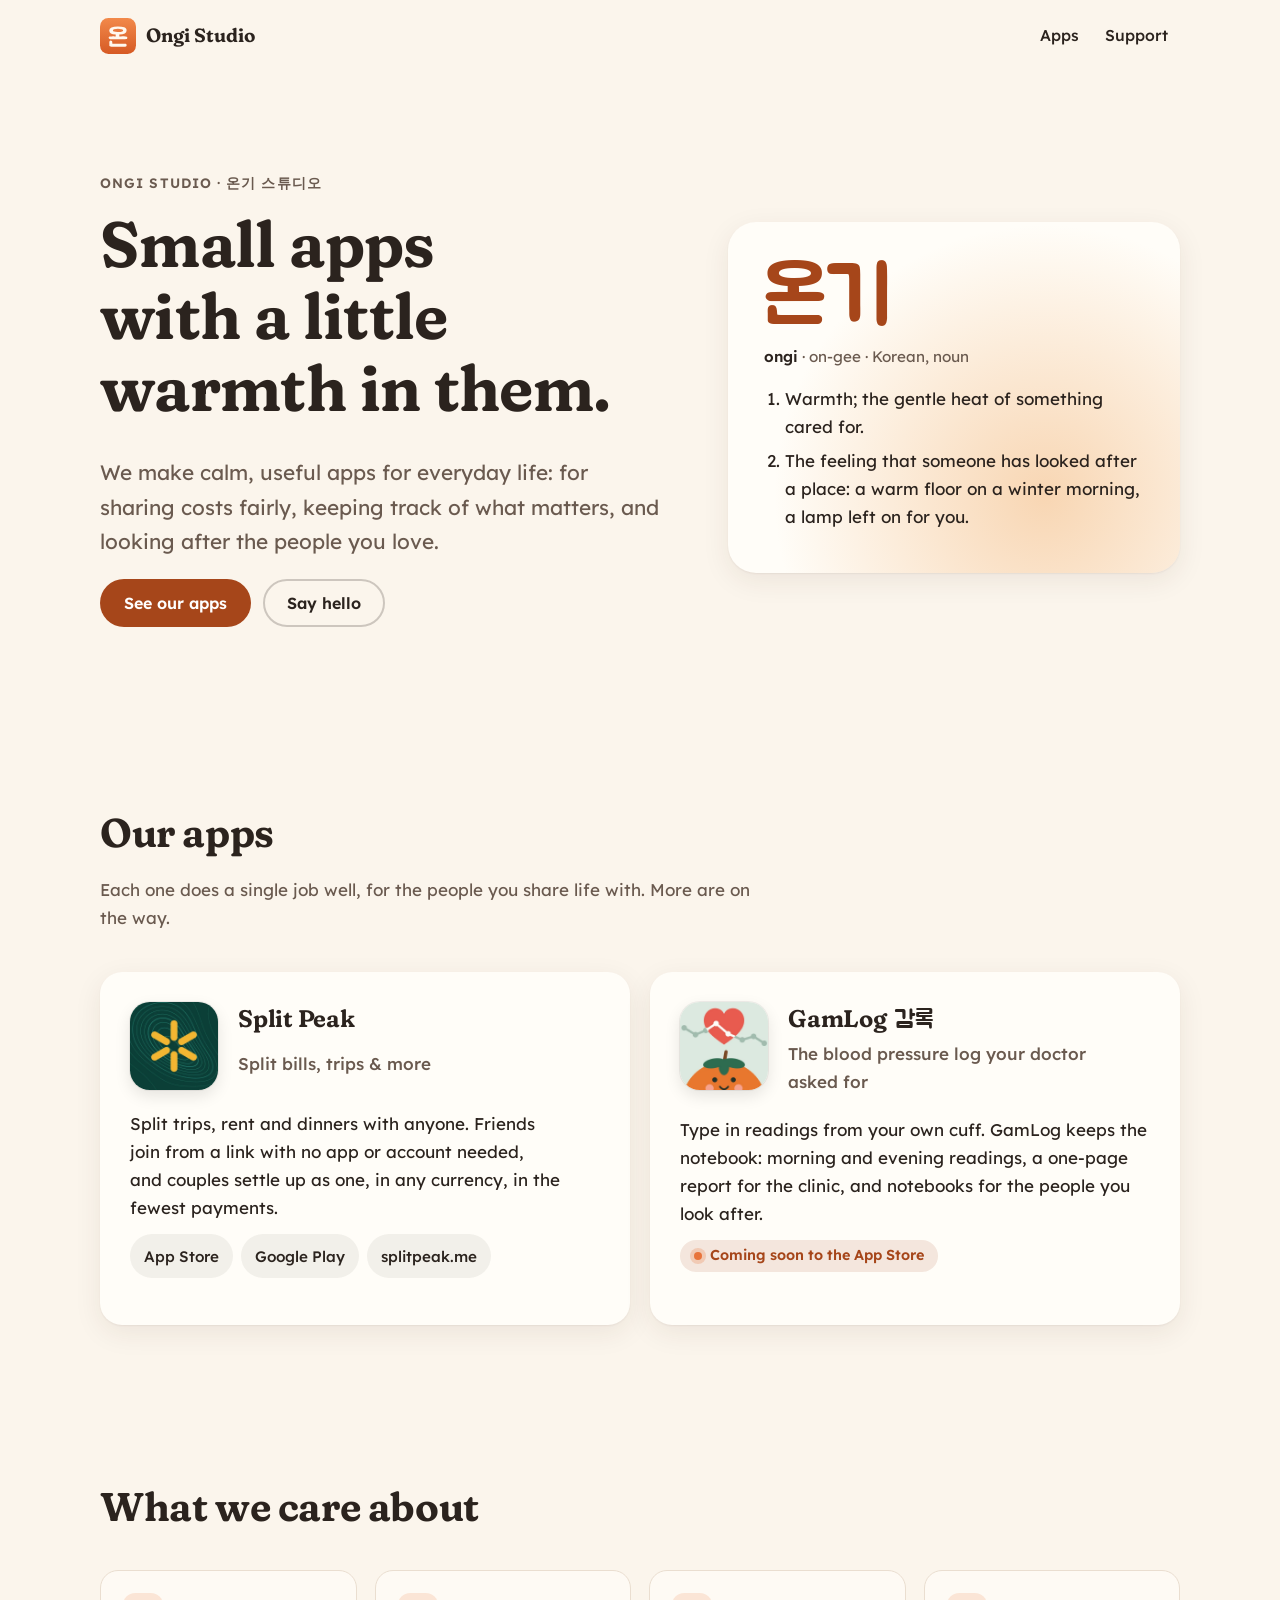
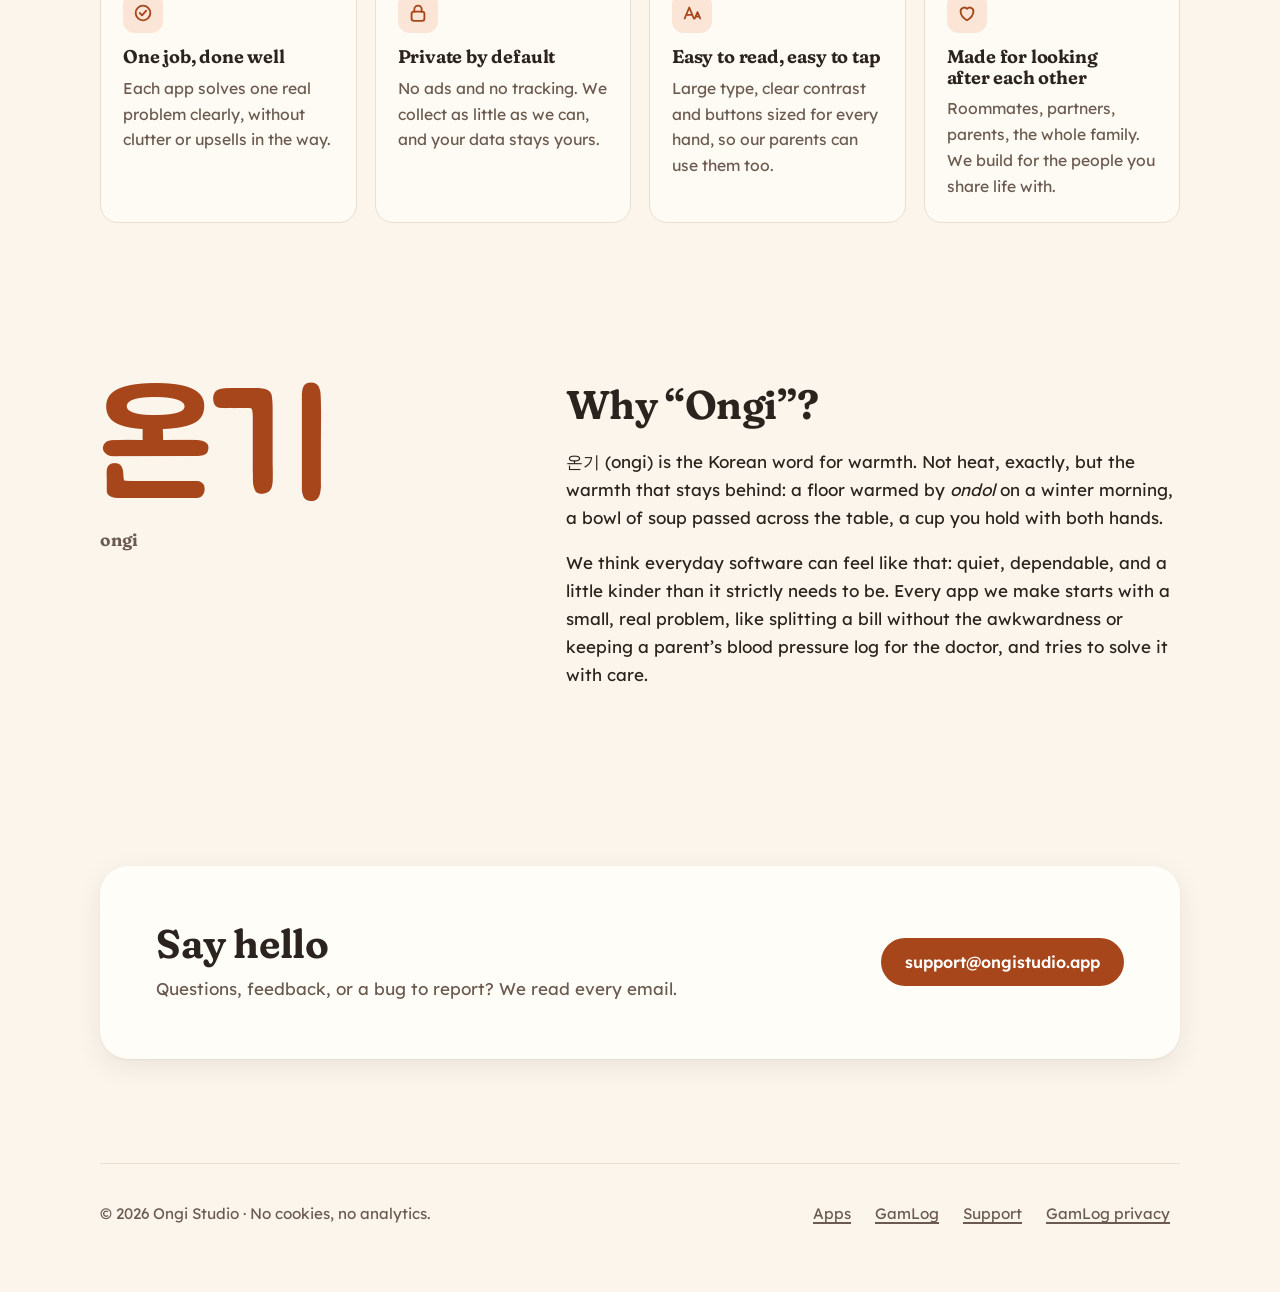
==== index.html @ 97f69279 "feat: Ongi Studio site with GamLog page, privacy policy and support Static site for ongistudio.app, " ====
<!doctype html>
<html lang="en">
<head>
<meta charset="utf-8">
<meta name="viewport" content="width=device-width, initial-scale=1, viewport-fit=cover">
<title>Ongi Studio — small apps with a little warmth</title>
<meta name="description" content="Ongi Studio makes calm, useful apps for everyday life: Split Peak for sharing costs fairly, and GamLog, the blood pressure log your doctor asked for.">
<link rel="canonical" href="https://ongistudio.app/">
<link rel="icon" href="/assets/img/mark.svg" type="image/svg+xml">
<link rel="apple-touch-icon" href="/assets/img/apple-touch-icon.png">
<meta name="theme-color" content="#fbf5ec" media="(prefers-color-scheme: light)">
<meta name="theme-color" content="#17120f" media="(prefers-color-scheme: dark)">
<meta property="og:type" content="website">
<meta property="og:site_name" content="Ongi Studio">
<meta property="og:title" content="Ongi Studio — small apps with a little warmth">
<meta property="og:description" content="Calm, useful apps for everyday life, made with 온기 (ongi): warmth.">
<meta property="og:url" content="https://ongistudio.app/">
<meta property="og:image" content="https://ongistudio.app/assets/img/og/studio.png">
<meta name="twitter:card" content="summary_large_image">
<link rel="preload" href="/assets/fonts/fraunces-soft-semibold.woff2" as="font" type="font/woff2" crossorigin>
<link rel="stylesheet" href="/assets/css/site.css">
</head>
<body>
<a class="skip" href="#main">Skip to content</a>
<header class="site-header">
  <div class="wrap">
    <a class="brand" href="/" aria-label="Ongi Studio home"><img src="/assets/img/mark.svg" alt="" width="36" height="36"><span class="brand-name">Ongi Studio</span></a>
    <nav aria-label="Main"><ul class="nav">
      <li><a href="/#apps">Apps</a></li>
      <li><a href="/support/">Support</a></li>
    </ul></nav>
  </div>
</header>

<main id="main">
  <section class="hero">
    <div class="wrap">
      <div>
        <span class="eyebrow">Ongi Studio · <span lang="ko">온기 스튜디오</span></span>
        <h1>Small apps with a little warmth in them.</h1>
        <p class="lede">We make calm, useful apps for everyday life: for sharing costs fairly, keeping track of what matters, and looking after the people you love.</p>
        <div class="btn-row">
          <a class="btn btn-primary" href="#apps">See our apps</a>
          <a class="btn btn-quiet" href="mailto:support@ongistudio.app">Say hello</a>
        </div>
      </div>
      <aside class="word-card" aria-label="What ongi means">
        <p class="word" lang="ko">온기</p>
        <p class="say"><i>ongi</i> · on-gee · Korean, noun</p>
        <ol>
          <li>Warmth; the gentle heat of something cared for.</li>
          <li>The feeling that someone has looked after a place: a warm floor on a winter morning, a lamp left on for you.</li>
        </ol>
      </aside>
    </div>
  </section>

  <section class="section" id="apps" aria-labelledby="apps-title">
    <div class="wrap">
      <div class="section-head">
        <h2 id="apps-title">Our apps</h2>
        <p>Each one does a single job well, for the people you share life with. More are on the way.</p>
      </div>
      <div class="apps">
        <article class="app-card">
          <img class="icon" src="/assets/img/apps/splitpeak.webp" alt="" width="88" height="88">
          <h3><a href="https://www.splitpeak.me/">Split Peak</a></h3>
          <p class="tagline">Split bills, trips &amp; more</p>
          <p class="body">Split trips, rent and dinners with anyone. Friends join from a link with no app or account needed, and couples settle up as one, in any currency, in the fewest payments.</p>
          <p class="meta">
            <a href="https://apps.apple.com/us/app/split-peak-expense-splitter/id6786474883">App Store</a>
            <a href="https://play.google.com/store/apps/details?id=me.splitpeak.app">Google Play</a>
            <a href="https://www.splitpeak.me/">splitpeak.me</a>
          </p>
        </article>
        <article class="app-card">
          <img class="icon" src="/assets/img/apps/gamlog.webp" alt="" width="88" height="88">
          <h3><a href="/gamlog/">GamLog <span class="ko" lang="ko">감록</span></a></h3>
          <p class="tagline">The blood pressure log your doctor asked for</p>
          <p class="body">Type in readings from your own cuff. GamLog keeps the notebook: morning and evening readings, a one-page report for the clinic, and notebooks for the people you look after.</p>
          <p class="meta"><span class="pill"><span class="dot" aria-hidden="true"></span>Coming soon to the App Store</span></p>
        </article>
      </div>
    </div>
  </section>

  <section class="section-tight" aria-labelledby="values-title">
    <div class="wrap">
      <div class="section-head">
        <h2 id="values-title">What we care about</h2>
      </div>
      <ul class="values">
        <li>
          <span class="glyph" aria-hidden="true"><svg viewBox="0 0 24 24" fill="none" stroke-width="2" stroke-linecap="round" stroke-linejoin="round"><circle cx="12" cy="12" r="8"/><path d="m8.5 12 2.5 2.5 4.5-5"/></svg></span>
          <h3>One job, done well</h3>
          <p>Each app solves one real problem clearly, without clutter or upsells in the way.</p>
        </li>
        <li>
          <span class="glyph" aria-hidden="true"><svg viewBox="0 0 24 24" fill="none" stroke-width="2" stroke-linecap="round" stroke-linejoin="round"><rect x="5" y="10.5" width="14" height="10" rx="2.5"/><path d="M8 10.5V8a4 4 0 0 1 8 0v2.5"/></svg></span>
          <h3>Private by default</h3>
          <p>No ads and no tracking. We collect as little as we can, and your data stays yours.</p>
        </li>
        <li>
          <span class="glyph" aria-hidden="true"><svg viewBox="0 0 24 24" fill="none" stroke-width="2" stroke-linecap="round" stroke-linejoin="round"><path d="M4 18 9 6l5 12M5.8 14h6.4"/><path d="M15 18l3-7 3 7M15.9 16h4.2"/></svg></span>
          <h3>Easy to read, easy to tap</h3>
          <p>Large type, clear contrast and buttons sized for every hand, so our parents can use them too.</p>
        </li>
        <li>
          <span class="glyph" aria-hidden="true"><svg viewBox="0 0 24 24" fill="none" stroke-width="2" stroke-linecap="round" stroke-linejoin="round"><path d="M12 20s-7-4.4-7-10a4 4 0 0 1 7-2.6A4 4 0 0 1 19 10c0 5.6-7 10-7 10Z"/></svg></span>
          <h3>Made for looking after each other</h3>
          <p>Roommates, partners, parents, the whole family. We build for the people you share life with.</p>
        </li>
      </ul>
    </div>
  </section>

  <section class="section" aria-labelledby="name-title">
    <div class="wrap story">
      <p class="big" lang="ko" aria-hidden="true">온기<small>ongi</small></p>
      <div>
        <h2 id="name-title">Why “Ongi”?</h2>
        <p><span lang="ko">온기</span> (ongi) is the Korean word for warmth. Not heat, exactly, but the warmth that stays behind: a floor warmed by <i>ondol</i> on a winter morning, a bowl of soup passed across the table, a cup you hold with both hands.</p>
        <p>We think everyday software can feel like that: quiet, dependable, and a little kinder than it strictly needs to be. Every app we make starts with a small, real problem, like splitting a bill without the awkwardness or keeping a parent’s blood pressure log for the doctor, and tries to solve it with care.</p>
      </div>
    </div>
  </section>

  <section class="section-tight" aria-labelledby="contact-title">
    <div class="wrap band">
      <div>
        <h2 id="contact-title">Say hello</h2>
        <p>Questions, feedback, or a bug to report? We read every email.</p>
      </div>
      <a class="btn btn-primary mail" href="mailto:support@ongistudio.app">support@ongistudio.app</a>
    </div>
  </section>
</main>

<footer class="site-footer">
  <div class="wrap">
    <p>© 2026 Ongi Studio · No cookies, no analytics.</p>
    <ul>
      <li><a href="/#apps">Apps</a></li>
      <li><a href="/gamlog/">GamLog</a></li>
      <li><a href="/support/">Support</a></li>
      <li><a href="/gamlog/privacy/">GamLog privacy</a></li>
    </ul>
  </div>
</footer>
</body>
</html>
---- assets/css/site.css ----
/* Ongi Studio — one stylesheet for every page.
   Tokens live in :root (studio) and .theme-gamlog (GamLog's own palette, copied from
   bp-log/GamLog/Resources/Assets.xcassets/Colors). tests/test_site.py checks every
   text pair listed in CONTRAST below against WCAG AA in light and dark.
   CONTRAST: ink/ground ink/paper muted/ground muted/paper accent/ground accent/paper on-accent/accent */

@font-face {
  font-family: "Fraunces Soft";
  src: url("/assets/fonts/fraunces-soft-semibold.woff2") format("woff2");
  font-weight: 600 700;
  font-display: swap;
}
@font-face {
  font-family: "Lexend";
  src: url("/assets/fonts/lexend-variable.woff2") format("woff2");
  font-weight: 100 900;
  font-display: swap;
}
@font-face {
  /* Subset to the Hangul on this site by scripts/build_fonts.py. */
  font-family: "Jua";
  src: url("/assets/fonts/jua-subset.woff2") format("woff2");
  font-weight: 400;
  font-display: swap;
}

:root {
  --ground: #fbf5ec;
  --paper: #fffdf8;
  --ink: #2b231e;
  --muted: #6a5a4f;
  --line: #eaded0;
  --accent: #a6461a;
  --on-accent: #ffffff;
  --ember: #e8743b;   /* decorative only */
  --glow: #f8d6b3;    /* decorative only */
  --shadow: 0 1px 2px rgb(60 35 20 / 6%), 0 8px 28px rgb(60 35 20 / 8%);

  --display: "Fraunces Soft", "Jua", ui-serif, Georgia, serif;
  --display-ko: "Jua", "Fraunces Soft", system-ui, sans-serif;
  --text: "Lexend", "Apple SD Gothic Neo", "Pretendard", "Noto Sans KR", "Malgun Gothic", system-ui, sans-serif;
  --text-ko: "Apple SD Gothic Neo", "Pretendard", "Noto Sans KR", "Malgun Gothic", "Lexend", system-ui, sans-serif;

  --radius: 22px;
  --wrap: 1080px;
  --gutter: clamp(18px, 5vw, 40px);
  color-scheme: light dark;
}

@media (prefers-color-scheme: dark) {
  :root {
    --ground: #17120f;
    --paper: #221b16;
    --ink: #f5ece3;
    --muted: #c4b3a5;
    --line: #3b3029;
    --accent: #f2a672;
    --on-accent: #2a160a;
    --ember: #e8743b;
    --glow: #4a2c1c;
    --shadow: 0 1px 2px rgb(0 0 0 / 30%), 0 8px 28px rgb(0 0 0 / 30%);
  }
}

.theme-gamlog {
  --ground: #dce8e0;
  --paper: #fffdf8;
  --ink: #22302a;
  --muted: #4b6457;
  --line: #c9d8cd;
  --accent: #a14817;
  --on-accent: #ffffff;
  --ember: #e56f2a;   /* persimmon */
  --glow: #fffdf8;
  --leaf: #2f6b50;    /* decorative only */
}
@media (prefers-color-scheme: dark) {
  .theme-gamlog {
    --ground: #131b17;
    --paper: #1d2722;
    --ink: #eef3ef;
    --muted: #a9bdb0;
    --line: #34443b;
    --accent: #f0a06c;
    --on-accent: #22150c;
    --ember: #e9824a;
    --glow: #3a4d42;
    --leaf: #5f9c7e;
  }
}

*, *::before, *::after { box-sizing: border-box; }
html { -webkit-text-size-adjust: 100%; text-size-adjust: 100%; scroll-behavior: smooth; }
@media (prefers-reduced-motion: reduce) { html { scroll-behavior: auto; } }
body {
  margin: 0;
  background: var(--ground);
  color: var(--ink);
  font: 400 1.0625rem/1.65 var(--text);
  -webkit-font-smoothing: antialiased;
}
:lang(ko) body, body:lang(ko) { font-family: var(--text-ko); word-break: keep-all; }
img { max-width: 100%; height: auto; display: block; }
a { color: var(--accent); text-underline-offset: 0.18em; text-decoration-thickness: 1.5px; }
a:hover { text-decoration-thickness: 2.5px; }
:focus-visible { outline: 3px solid var(--accent); outline-offset: 3px; border-radius: 6px; }

h1, h2, h3 { font-family: var(--display); font-weight: 650; line-height: 1.12; letter-spacing: -0.01em; margin: 0 0 0.5em; text-wrap: balance; }
:lang(ko) h1, :lang(ko) h2, :lang(ko) h3, h1:lang(ko), h2:lang(ko), h3:lang(ko) { font-family: var(--display-ko); font-weight: 400; letter-spacing: 0; line-height: 1.25; }
h1 { font-size: clamp(2.2rem, 6.4vw, 4rem); }
h2 { font-size: clamp(1.7rem, 4.2vw, 2.5rem); }
h3 { font-size: 1.3rem; }
p { margin: 0 0 1em; text-wrap: pretty; }
.ko { font-family: var(--display-ko); font-weight: 400; letter-spacing: 0; }
h1 .ko, h2 .ko, h3 .ko { margin-left: 0.15em; }

.skip { position: absolute; left: -9999px; }
.skip:focus { left: 12px; top: 12px; z-index: 10; background: var(--paper); padding: 10px 14px; border-radius: 10px; }

.wrap { width: min(100% - 2 * var(--gutter), var(--wrap)); margin-inline: auto; }
.narrow { width: min(100% - 2 * var(--gutter), 720px); margin-inline: auto; }

/* Header */
.site-header { padding-block: 14px; }
.site-header .wrap { display: flex; align-items: center; justify-content: space-between; gap: 12px; }
.brand { display: inline-flex; align-items: center; gap: 10px; min-height: 44px; min-width: 44px; color: var(--ink); text-decoration: none; font-family: var(--display); font-weight: 650; font-size: 1.2rem; white-space: nowrap; }
.brand img, .brand svg { width: 36px; height: 36px; flex: none; }
.nav { display: flex; gap: 2px; margin: 0; padding: 0; list-style: none; }
.nav a { display: inline-flex; align-items: center; justify-content: center; min-height: 44px; min-width: 44px; white-space: nowrap; padding: 0 12px; border-radius: 999px; color: var(--ink); text-decoration: none; font-weight: 500; font-size: 0.98rem; }
.nav a:hover, .nav a[aria-current="page"] { background: color-mix(in srgb, var(--ink) 7%, transparent); }
@media (max-width: 380px) {
  .brand-name { font-size: 1.05rem; }
  .nav a { padding: 0 9px; font-size: 0.92rem; }
}
/* Pages with a language link have three nav items: on narrow phones the 온 tile
   stands in for the name (the link keeps its accessible name). */
@media (max-width: 420px) {
  .site-header:has(.lang-switch) .brand-name { display: none; }
}

/* Buttons */
.btn { display: inline-flex; align-items: center; justify-content: center; gap: 8px; min-height: 48px; padding: 0 22px; border-radius: 999px; font-weight: 600; font-size: 1rem; text-decoration: none; border: 2px solid transparent; transition: transform 0.15s ease; }
.btn:hover { transform: translateY(-1px); text-decoration: none; }
.btn-primary { background: var(--accent); color: var(--on-accent); }
.btn-quiet { border-color: color-mix(in srgb, var(--ink) 22%, transparent); color: var(--ink); }
.btn-row { display: flex; flex-wrap: wrap; gap: 12px; }
@media (prefers-reduced-motion: reduce) { .btn { transition: none; } .btn:hover { transform: none; } }

.eyebrow { display: inline-block; font-size: 0.85rem; font-weight: 600; letter-spacing: 0.08em; text-transform: uppercase; color: var(--muted); margin-bottom: 14px; }
.lede { font-size: clamp(1.1rem, 2.4vw, 1.3rem); color: var(--muted); max-width: 36em; }

/* Studio hero */
.hero { padding-block: clamp(32px, 8vw, 96px) clamp(40px, 8vw, 88px); }
.hero .wrap { display: grid; gap: clamp(32px, 6vw, 64px); align-items: center; grid-template-columns: minmax(0, 1.25fr) minmax(0, 1fr); }
@media (max-width: 820px) { .hero .wrap { grid-template-columns: 1fr; } }
.hero h1 { max-width: 12em; }

.word-card { position: relative; background: var(--paper); border-radius: 28px; padding: clamp(24px, 4vw, 36px); box-shadow: var(--shadow); overflow: hidden; isolation: isolate; }
.word-card::before { content: ""; position: absolute; inset: auto -30% -55% auto; width: 120%; aspect-ratio: 1; border-radius: 50%; background: radial-gradient(closest-side, var(--glow), transparent); z-index: -1; }
.word-card .word { font-family: var(--display-ko); font-size: clamp(3.4rem, 10vw, 5rem); line-height: 1; color: var(--accent); margin: 0 0 6px; }
.word-card .say { color: var(--muted); font-size: 0.95rem; margin-bottom: 16px; }
.word-card .say i { font-style: normal; color: var(--ink); font-weight: 600; }
.word-card ol { margin: 0; padding-left: 1.2em; }
.word-card li { margin-bottom: 6px; }

/* Sections */
.section { padding-block: clamp(48px, 8vw, 96px); }
.section-tight { padding-block: clamp(32px, 6vw, 64px); }
.section-head { margin-bottom: clamp(24px, 4vw, 40px); max-width: 40em; }
.section-head p { color: var(--muted); }

/* App cards */
.apps { display: grid; gap: 20px; grid-template-columns: repeat(auto-fit, minmax(min(100%, 420px), 1fr)); }
.app-card { position: relative; display: grid; grid-template-columns: auto 1fr; gap: 6px 20px; align-content: start; background: var(--paper); border-radius: var(--radius); padding: clamp(20px, 3.5vw, 30px); box-shadow: var(--shadow); }
.app-card .icon { grid-row: span 2; width: 88px; height: 88px; border-radius: 22.5%; box-shadow: 0 0 0 1px rgb(0 0 0 / 6%), 0 6px 16px rgb(0 0 0 / 10%); }
.app-card h3 { margin: 4px 0 0; font-size: 1.5rem; }
.app-card h3 a { color: var(--ink); text-decoration: none; }
.app-card h3 a::after { content: ""; position: absolute; inset: 0; border-radius: var(--radius); }
.app-card h3 a:focus-visible { outline: none; }
.app-card:has(h3 a:focus-visible) { outline: 3px solid var(--accent); outline-offset: 3px; }
.app-card .tagline { margin: 0; color: var(--muted); font-weight: 500; }
.app-card .body { grid-column: 1 / -1; margin: 14px 0 0; }
.app-card .meta { grid-column: 1 / -1; display: flex; flex-wrap: wrap; align-items: center; gap: 8px; margin-top: 6px; }
.app-card .meta a { position: relative; z-index: 1; display: inline-flex; align-items: center; min-height: 44px; padding: 0 14px; border-radius: 999px; background: color-mix(in srgb, var(--ink) 6%, transparent); color: var(--ink); text-decoration: none; font-weight: 500; font-size: 0.95rem; }
.app-card .meta a:hover { background: color-mix(in srgb, var(--ink) 11%, transparent); }
.app-card .go { grid-column: 1 / -1; margin-top: 10px; font-weight: 600; color: var(--accent); }
@media (max-width: 420px) {
  .app-card { grid-template-columns: 1fr; }
  .app-card .icon { grid-row: auto; width: 76px; height: 76px; margin-bottom: 8px; }
}

.pill { display: inline-flex; align-items: center; gap: 8px; min-height: 32px; padding: 4px 14px; border-radius: 999px; font-size: 0.9rem; font-weight: 600; background: color-mix(in srgb, var(--accent) 12%, transparent); color: var(--accent); }
.pill .dot { width: 8px; height: 8px; border-radius: 50%; background: var(--ember); box-shadow: 0 0 0 4px color-mix(in srgb, var(--ember) 25%, transparent); }

/* Values */
.values { display: grid; gap: 18px; grid-template-columns: repeat(auto-fit, minmax(min(100%, 230px), 1fr)); margin: 0; padding: 0; list-style: none; }
.values li { background: color-mix(in srgb, var(--paper) 70%, transparent); border: 1px solid var(--line); border-radius: 18px; padding: 22px; }
.values h3 { font-size: 1.15rem; margin-bottom: 8px; }
.values p { margin: 0; color: var(--muted); font-size: 0.98rem; }
.values .glyph { display: inline-grid; place-items: center; width: 40px; height: 40px; border-radius: 12px; background: color-mix(in srgb, var(--ember) 16%, transparent); margin-bottom: 14px; }
.values .glyph svg { width: 22px; height: 22px; stroke: var(--accent); }

/* Name story */
.story { display: grid; gap: clamp(24px, 5vw, 56px); grid-template-columns: minmax(0, 0.8fr) minmax(0, 1.2fr); align-items: start; }
@media (max-width: 760px) { .story { grid-template-columns: 1fr; } }
.story .big { font-family: var(--display-ko); font-size: clamp(5rem, 16vw, 9rem); line-height: 0.95; color: var(--accent); margin: 0; }
.story .big small { display: block; font-family: var(--display); font-size: 1.1rem; color: var(--muted); margin-top: 12px; }

/* Contact band */
.band { background: var(--paper); border-radius: 28px; padding: clamp(28px, 5vw, 56px); box-shadow: var(--shadow); display: grid; gap: 20px; grid-template-columns: minmax(0, 1fr) auto; align-items: center; }
@media (max-width: 720px) { .band { grid-template-columns: 1fr; } }
.band h2 { margin-bottom: 8px; }
.band p { margin: 0; color: var(--muted); }
.mail { overflow-wrap: anywhere; }

/* Footer */
.site-footer { padding-block: 40px 56px; color: var(--muted); font-size: 0.95rem; }
.site-footer .wrap { display: flex; flex-wrap: wrap; gap: 12px 28px; align-items: center; justify-content: space-between; border-top: 1px solid var(--line); padding-top: 28px; }
.site-footer ul { display: flex; flex-wrap: wrap; gap: 0 4px; margin: 0; padding: 0; list-style: none; }
.site-footer a { display: inline-flex; align-items: center; min-height: 44px; padding: 0 10px; color: var(--muted); }
.site-footer a:hover { color: var(--ink); }
.site-footer p { margin: 0; }

/* GamLog page */
.gl-hero { padding-block: clamp(24px, 6vw, 72px) clamp(32px, 6vw, 72px); }
.gl-hero .wrap { display: grid; gap: clamp(24px, 5vw, 56px); grid-template-columns: minmax(0, 1.3fr) minmax(0, 1fr); align-items: center; }
@media (max-width: 820px) { .gl-hero .wrap { grid-template-columns: 1fr; } }
.gl-id { display: flex; align-items: center; gap: 14px; margin-bottom: 22px; }
.gl-id img { width: 64px; height: 64px; border-radius: 22.5%; box-shadow: 0 0 0 1px rgb(0 0 0 / 6%), 0 6px 16px rgb(0 0 0 / 12%); }
.gl-id .name { font-family: var(--display); font-weight: 650; font-size: 1.5rem; line-height: 1.1; }
.gl-id .name .ko { display: block; font-size: 1.05rem; color: var(--muted); margin-top: 2px; }
.gl-hero h1 { margin-top: 18px; }
.gl-hero .note { font-size: 0.98rem; color: var(--muted); border-left: 3px solid var(--ember); padding: 2px 0 2px 14px; margin-top: 22px; max-width: 34em; }
.gl-art { position: relative; justify-self: center; width: min(100%, 380px); aspect-ratio: 1; display: grid; place-items: end center; }
.gl-art::before { content: ""; position: absolute; inset: 6% 6% 0; border-radius: 50%; background: radial-gradient(closest-side, var(--glow), transparent); }
.gl-art img { position: relative; width: 82%; }

.features { display: grid; gap: 18px; grid-template-columns: repeat(auto-fit, minmax(min(100%, 300px), 1fr)); margin: 0; padding: 0; list-style: none; }
.features li { background: var(--paper); border-radius: 20px; padding: 24px; box-shadow: var(--shadow); }
.features h3 { font-size: 1.2rem; margin-bottom: 8px; }
.features p { margin: 0; color: var(--muted); }

.shots { display: flex; gap: 16px; overflow-x: auto; scroll-snap-type: x mandatory; padding: 4px var(--gutter) 20px; margin-inline: calc(-1 * var(--gutter)); scrollbar-width: thin; }
.shots img { flex: none; width: min(62vw, 248px); border-radius: 22px; scroll-snap-align: center; box-shadow: var(--shadow); }
/* Wide screens: all five fit side by side, no sideways scrolling. */
@media (min-width: 1000px) {
  .shots { overflow: visible; margin-inline: 0; padding-inline: 0; }
  .shots img { flex: 1 1 0; width: auto; min-width: 0; }
}

.gami { display: grid; gap: clamp(20px, 5vw, 48px); grid-template-columns: auto minmax(0, 1fr); align-items: center; background: var(--paper); border-radius: 28px; padding: clamp(24px, 4vw, 44px); box-shadow: var(--shadow); }
.gami img { width: clamp(120px, 22vw, 200px); }
@media (max-width: 560px) { .gami { grid-template-columns: 1fr; text-align: left; } .gami img { width: 140px; } }
.gami p { color: var(--muted); }
.gami p:last-child { margin-bottom: 0; }

.lang-switch { font-weight: 600; }

/* Long-form text (privacy, support) */
.doc { padding-block: clamp(24px, 6vw, 64px) clamp(48px, 8vw, 96px); }
.doc h1 { font-size: clamp(2rem, 5.4vw, 3rem); }
.doc h2 { font-size: 1.45rem; margin-top: 1.8em; }
.doc h3 { font-size: 1.12rem; margin-top: 1.4em; margin-bottom: 0.35em; font-family: var(--text); font-weight: 600; }
.doc .updated { color: var(--muted); font-size: 0.95rem; }
.doc .card { background: var(--paper); border-radius: 20px; padding: clamp(20px, 4vw, 32px); box-shadow: var(--shadow); margin-block: 24px; }
.doc details { border-top: 1px solid var(--line); }
.doc details:last-of-type { border-bottom: 1px solid var(--line); }
.doc summary { display: flex; align-items: center; justify-content: space-between; gap: 12px; min-height: 52px; padding-block: 10px; cursor: pointer; font-weight: 600; list-style: none; }
.doc summary::-webkit-details-marker { display: none; }
.doc summary::after { content: "+"; font-size: 1.4rem; line-height: 1; color: var(--muted); flex: none; }
.doc details[open] summary::after { content: "−"; }
.doc details > div { padding-bottom: 14px; color: var(--muted); }
.doc details > div p:last-child { margin-bottom: 0; }

.not-found { min-height: 60vh; display: grid; place-items: center; text-align: center; padding-block: 64px; }
.not-found .btn-row { justify-content: center; }
.not-found .word { font-family: var(--display-ko); font-size: 4rem; color: var(--accent); margin: 0; }
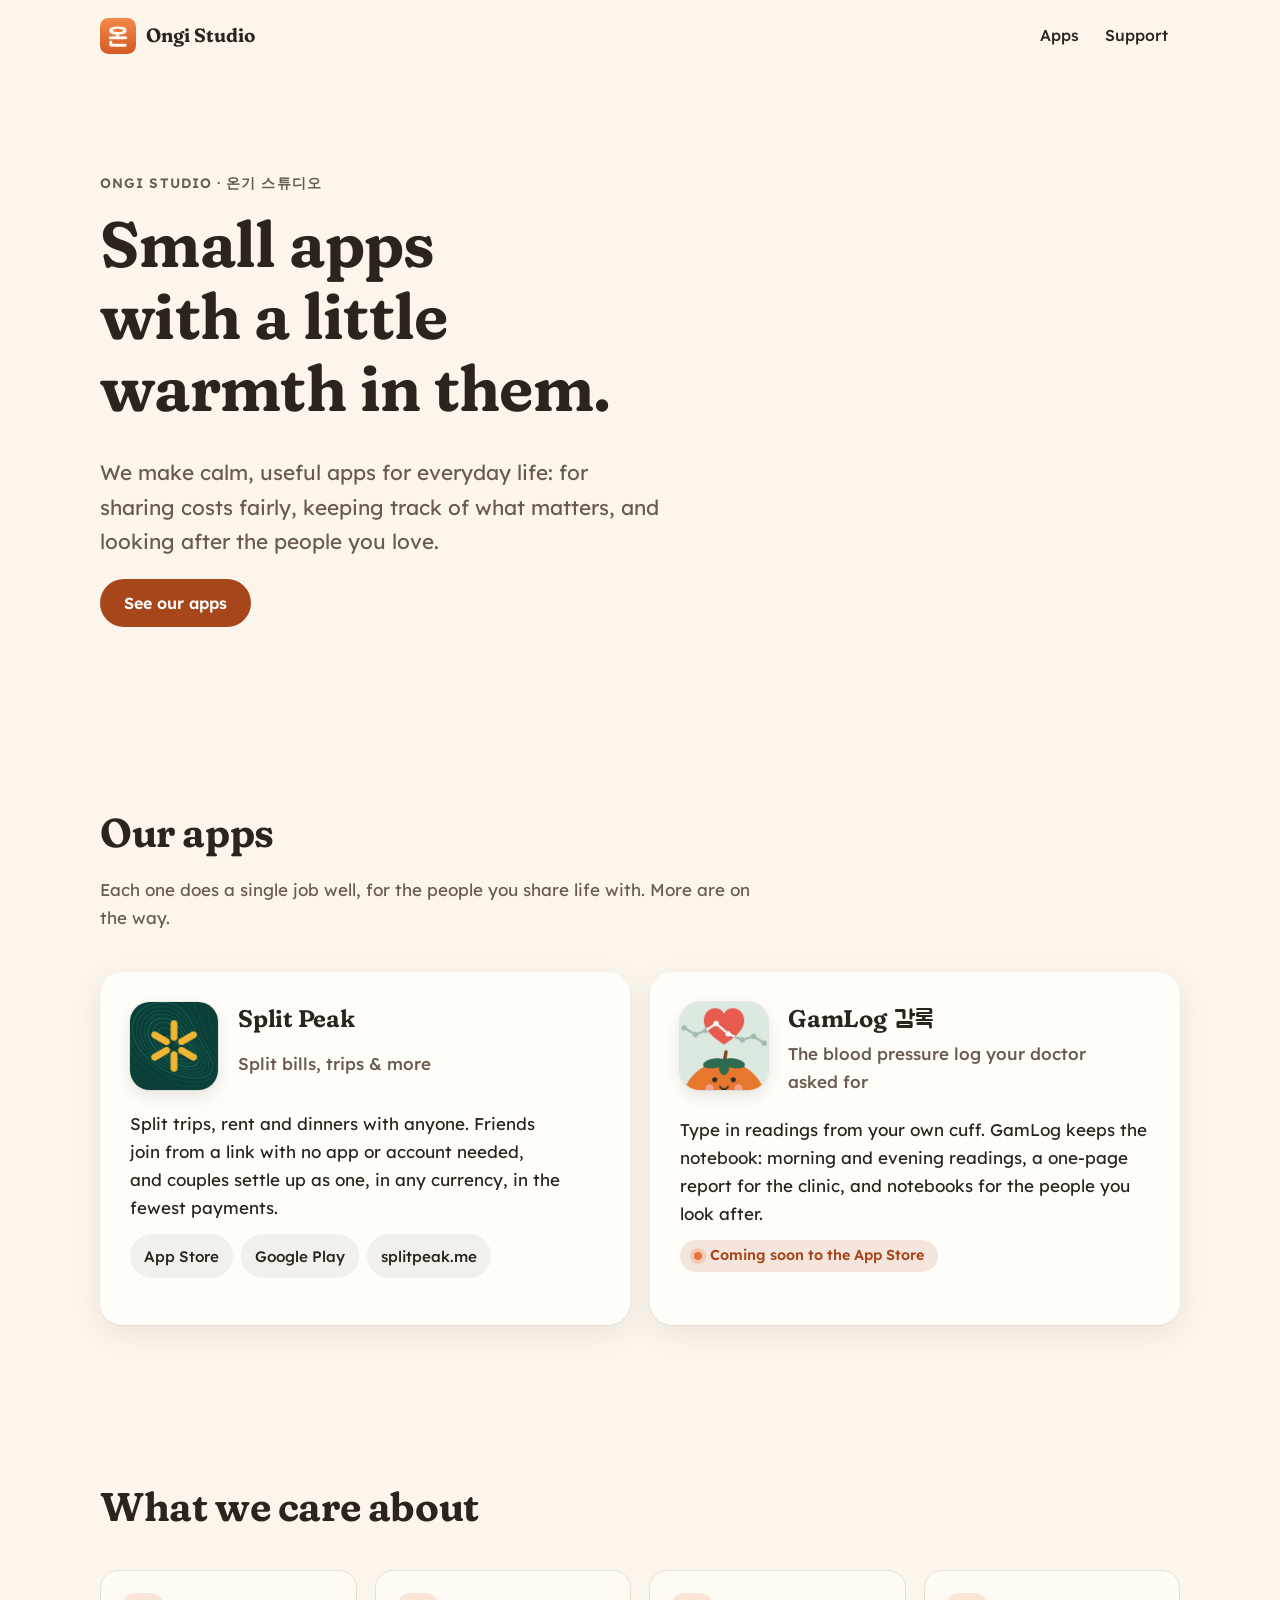
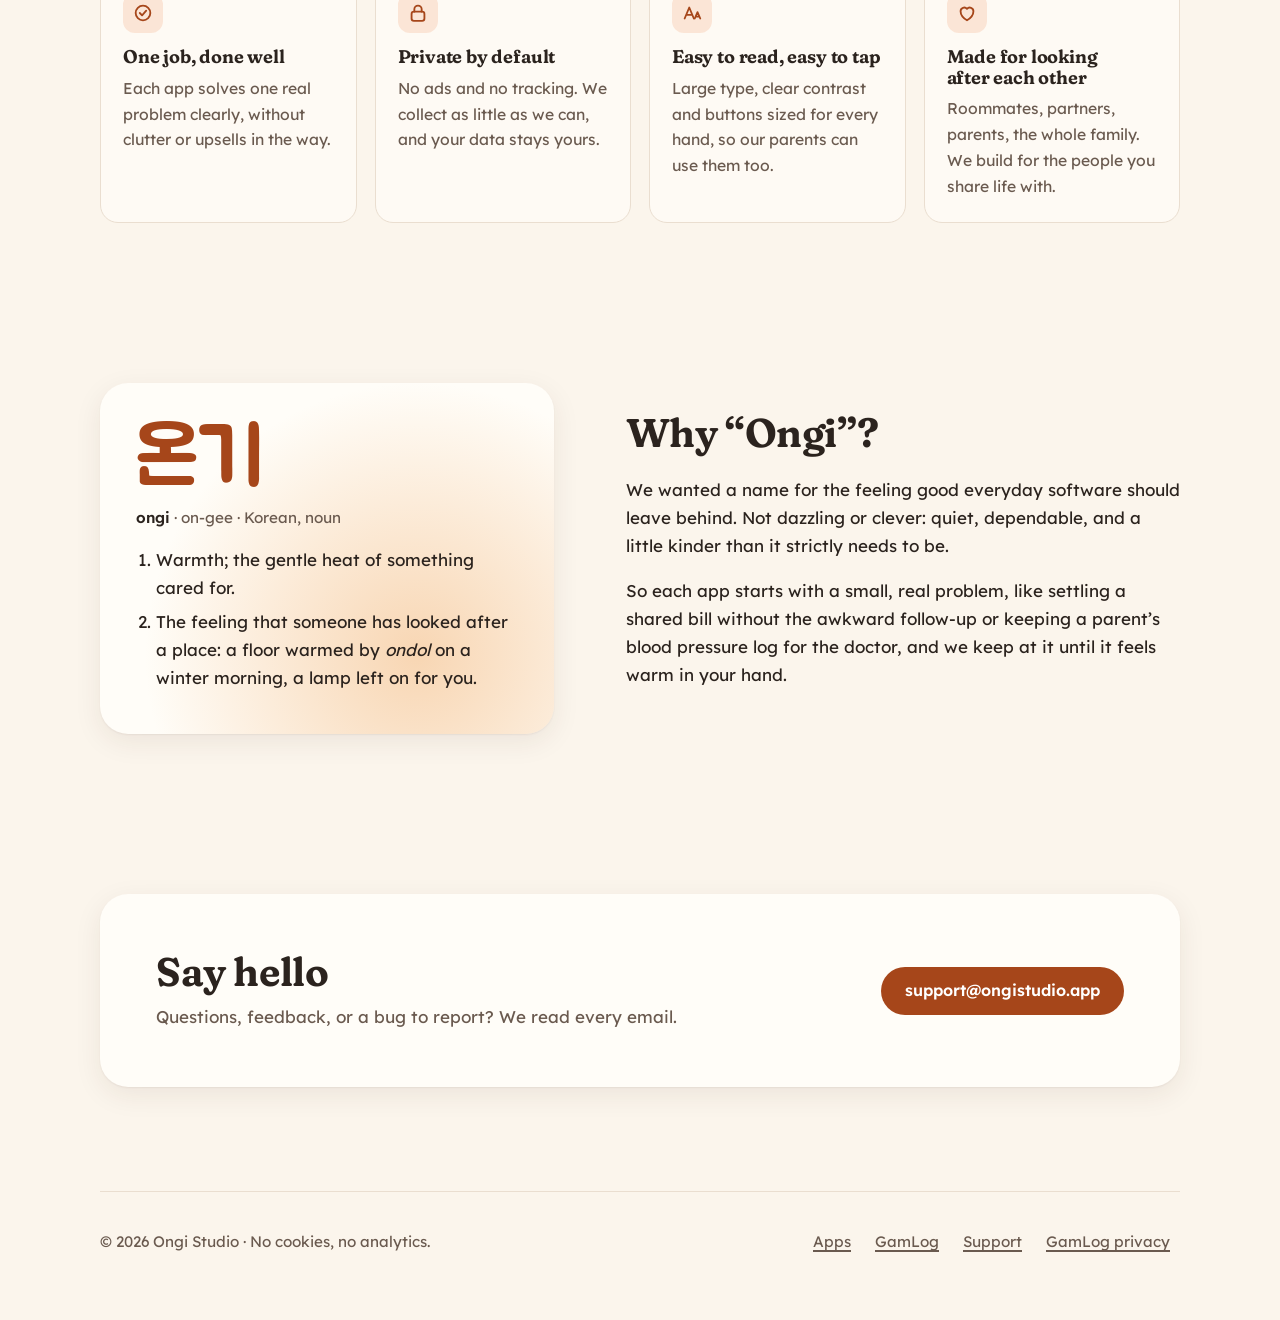
==== commit 2efecda4: "content: move the 온기 card beside "Why Ongi?", one hero CTA - The 온기 definition card now sits with "W" ====
--- a/index.html
+++ b/index.html
@@ -41,17 +41,8 @@
         <p class="lede">We make calm, useful apps for everyday life: for sharing costs fairly, keeping track of what matters, and looking after the people you love.</p>
         <div class="btn-row">
           <a class="btn btn-primary" href="#apps">See our apps</a>
-          <a class="btn btn-quiet" href="mailto:support@ongistudio.app">Say hello</a>
         </div>
       </div>
-      <aside class="word-card" aria-label="What ongi means">
-        <p class="word" lang="ko">온기</p>
-        <p class="say"><i>ongi</i> · on-gee · Korean, noun</p>
-        <ol>
-          <li>Warmth; the gentle heat of something cared for.</li>
-          <li>The feeling that someone has looked after a place: a warm floor on a winter morning, a lamp left on for you.</li>
-        </ol>
-      </aside>
     </div>
   </section>
 
@@ -116,11 +107,18 @@
 
   <section class="section" aria-labelledby="name-title">
     <div class="wrap story">
-      <p class="big" lang="ko" aria-hidden="true">온기<small>ongi</small></p>
+      <aside class="word-card" aria-label="What ongi means">
+        <p class="word" lang="ko">온기</p>
+        <p class="say"><i>ongi</i> · on-gee · Korean, noun</p>
+        <ol>
+          <li>Warmth; the gentle heat of something cared for.</li>
+          <li>The feeling that someone has looked after a place: a floor warmed by <i>ondol</i> on a winter morning, a lamp left on for you.</li>
+        </ol>
+      </aside>
       <div>
         <h2 id="name-title">Why “Ongi”?</h2>
-        <p><span lang="ko">온기</span> (ongi) is the Korean word for warmth. Not heat, exactly, but the warmth that stays behind: a floor warmed by <i>ondol</i> on a winter morning, a bowl of soup passed across the table, a cup you hold with both hands.</p>
-        <p>We think everyday software can feel like that: quiet, dependable, and a little kinder than it strictly needs to be. Every app we make starts with a small, real problem, like splitting a bill without the awkwardness or keeping a parent’s blood pressure log for the doctor, and tries to solve it with care.</p>
+        <p>We wanted a name for the feeling good everyday software should leave behind. Not dazzling or clever: quiet, dependable, and a little kinder than it strictly needs to be.</p>
+        <p>So each app starts with a small, real problem, like settling a shared bill without the awkward follow-up or keeping a parent’s blood pressure log for the doctor, and we keep at it until it feels warm in your hand.</p>
       </div>
     </div>
   </section>
--- a/assets/css/site.css
+++ b/assets/css/site.css
@@ -201,10 +201,9 @@
 .values .glyph svg { width: 22px; height: 22px; stroke: var(--accent); }
 
 /* Name story */
-.story { display: grid; gap: clamp(24px, 5vw, 56px); grid-template-columns: minmax(0, 0.8fr) minmax(0, 1.2fr); align-items: start; }
+.story { display: grid; gap: clamp(28px, 6vw, 72px); grid-template-columns: minmax(0, 0.9fr) minmax(0, 1.1fr); align-items: center; }
 @media (max-width: 760px) { .story { grid-template-columns: 1fr; } }
-.story .big { font-family: var(--display-ko); font-size: clamp(5rem, 16vw, 9rem); line-height: 0.95; color: var(--accent); margin: 0; }
-.story .big small { display: block; font-family: var(--display); font-size: 1.1rem; color: var(--muted); margin-top: 12px; }
+.story p { max-width: 34em; }
 
 /* Contact band */
 .band { background: var(--paper); border-radius: 28px; padding: clamp(28px, 5vw, 56px); box-shadow: var(--shadow); display: grid; gap: 20px; grid-template-columns: minmax(0, 1fr) auto; align-items: center; }
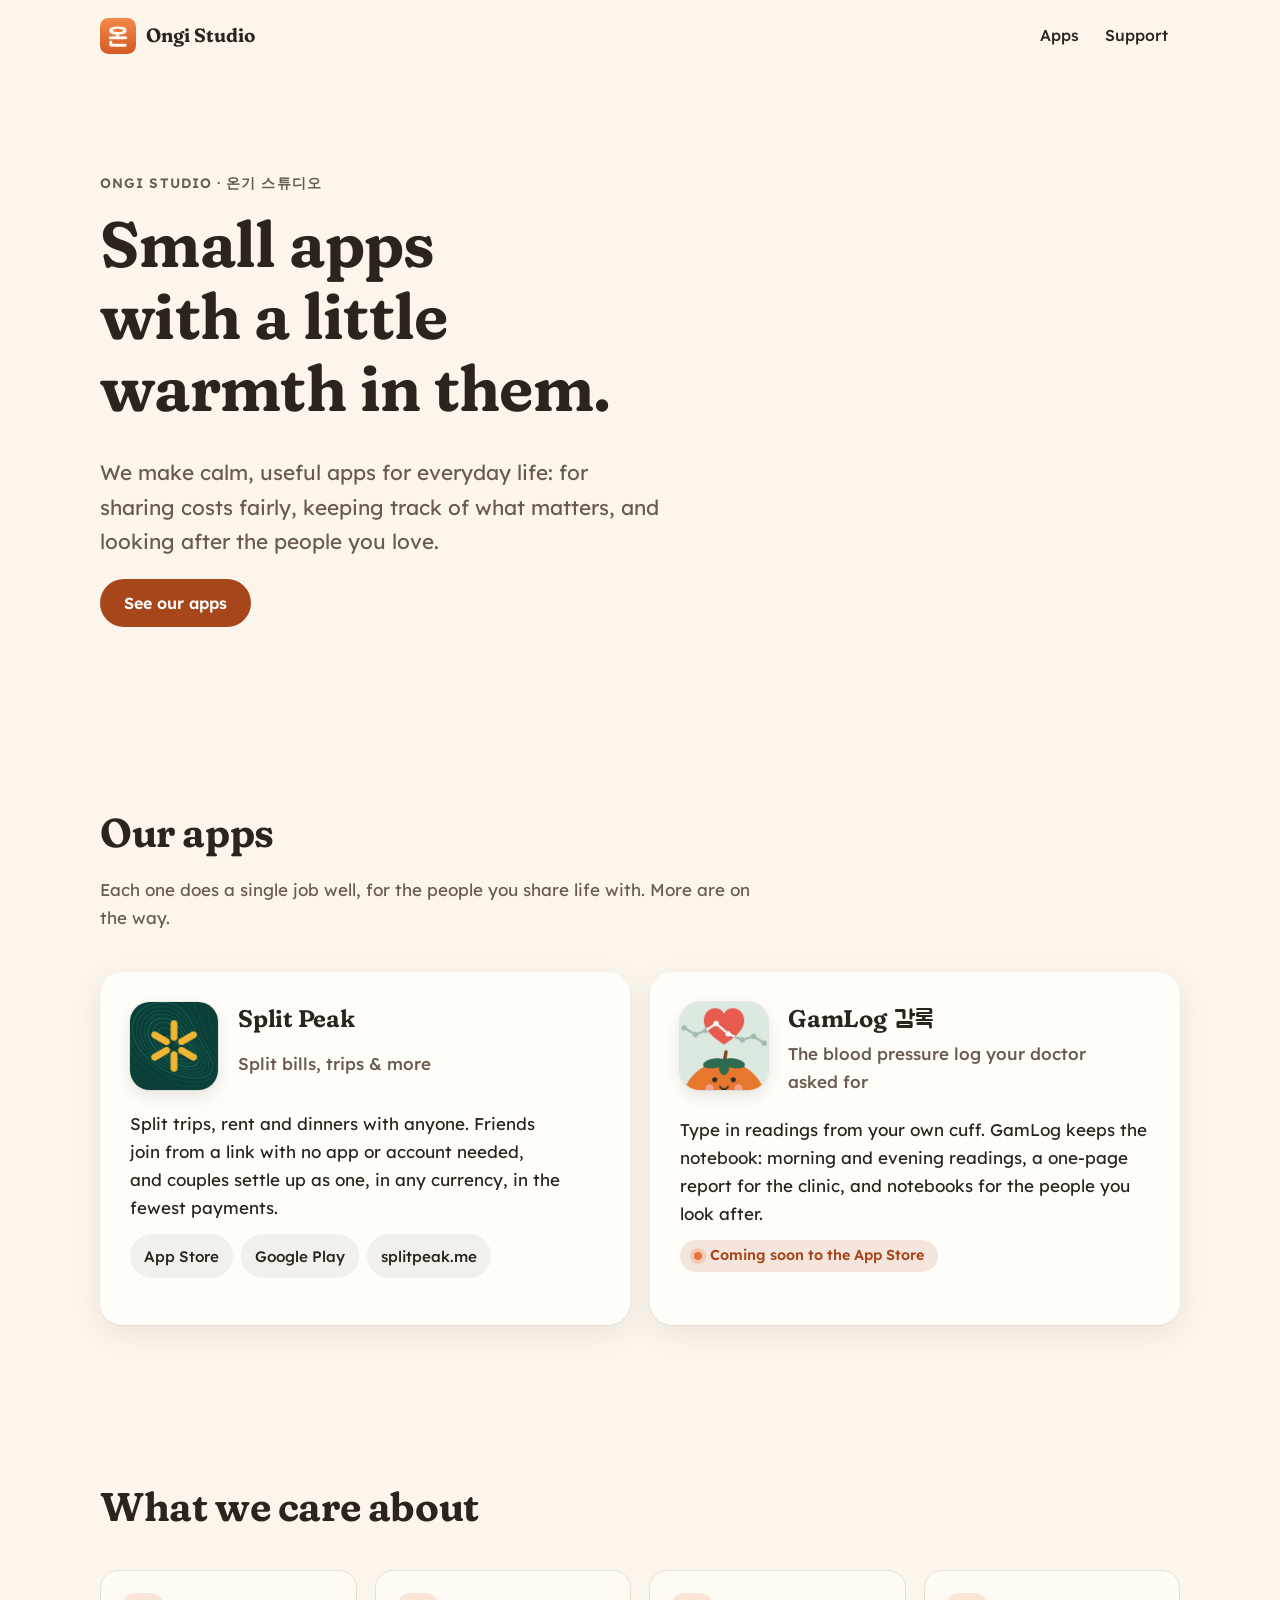
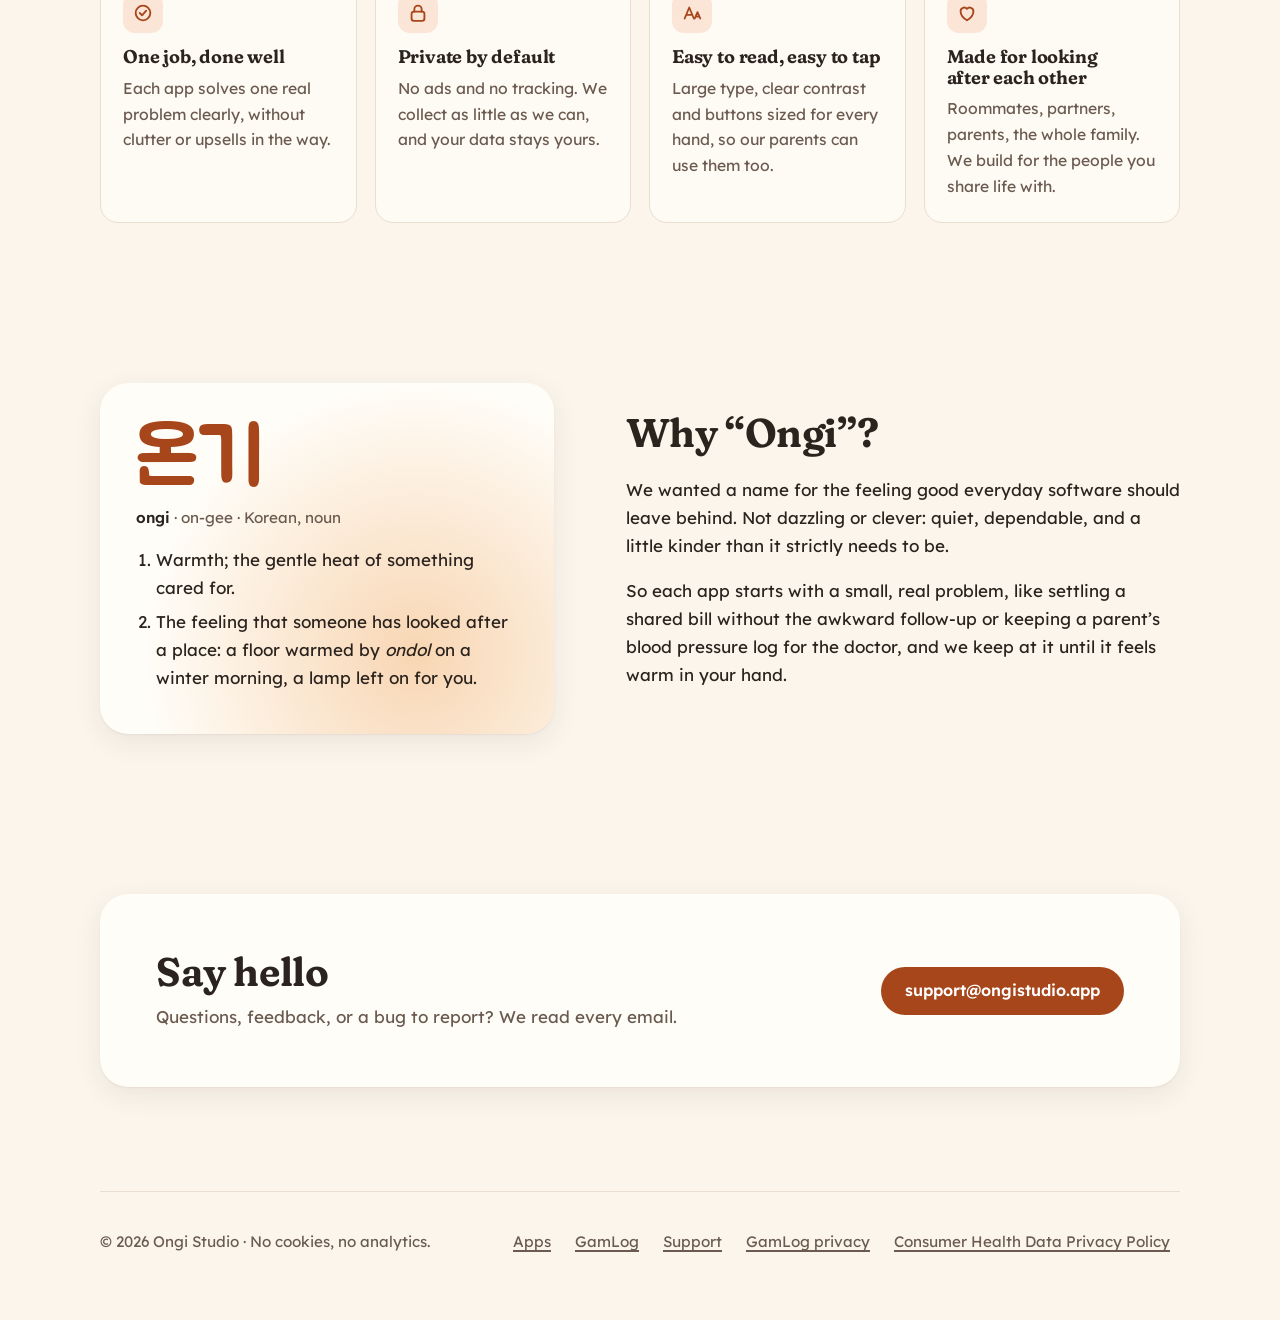
==== commit d8af11ef: "feat: full GamLog privacy policies and a Consumer Health Data Privacy Policy page - sync_privacy.py " ====
--- a/index.html
+++ b/index.html
@@ -142,6 +142,7 @@
       <li><a href="/gamlog/">GamLog</a></li>
       <li><a href="/support/">Support</a></li>
       <li><a href="/gamlog/privacy/">GamLog privacy</a></li>
+      <li><a href="/gamlog/privacy/health-data/">Consumer Health Data Privacy Policy</a></li>
     </ul>
   </div>
 </footer>
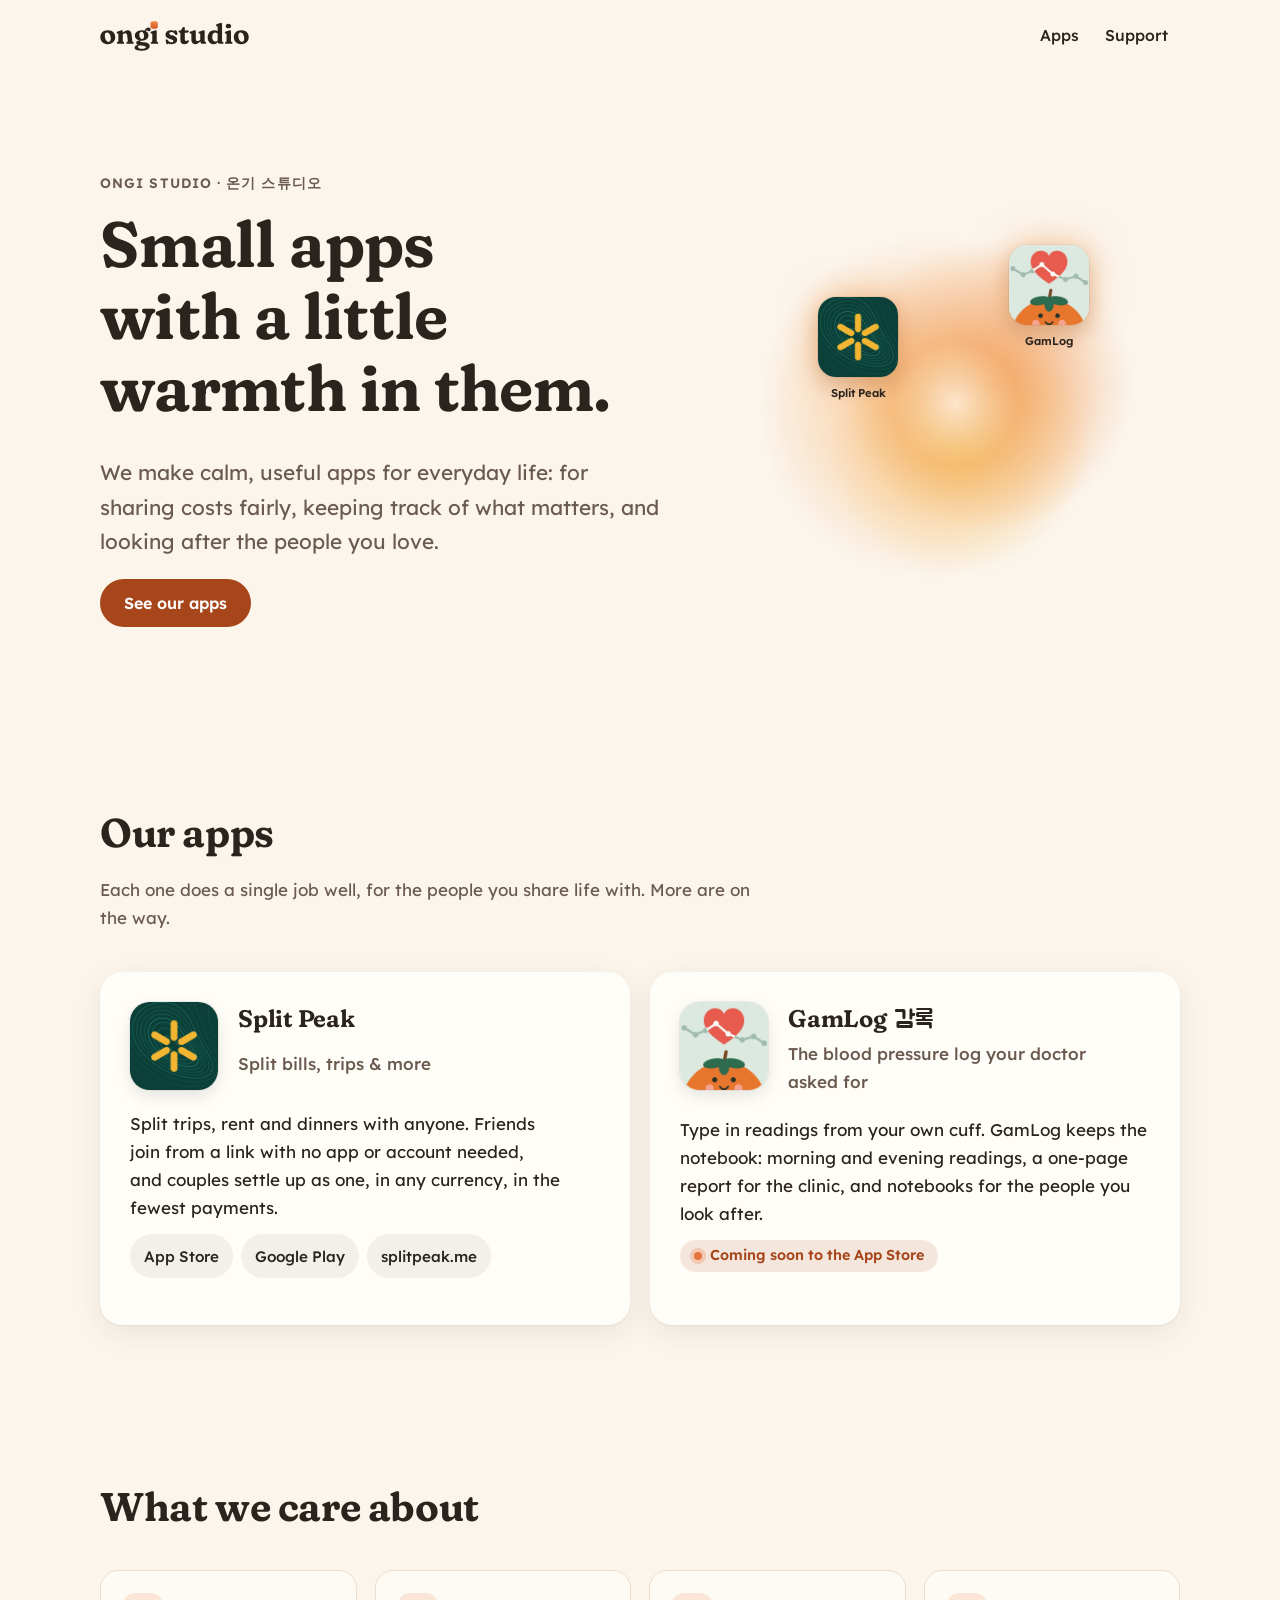
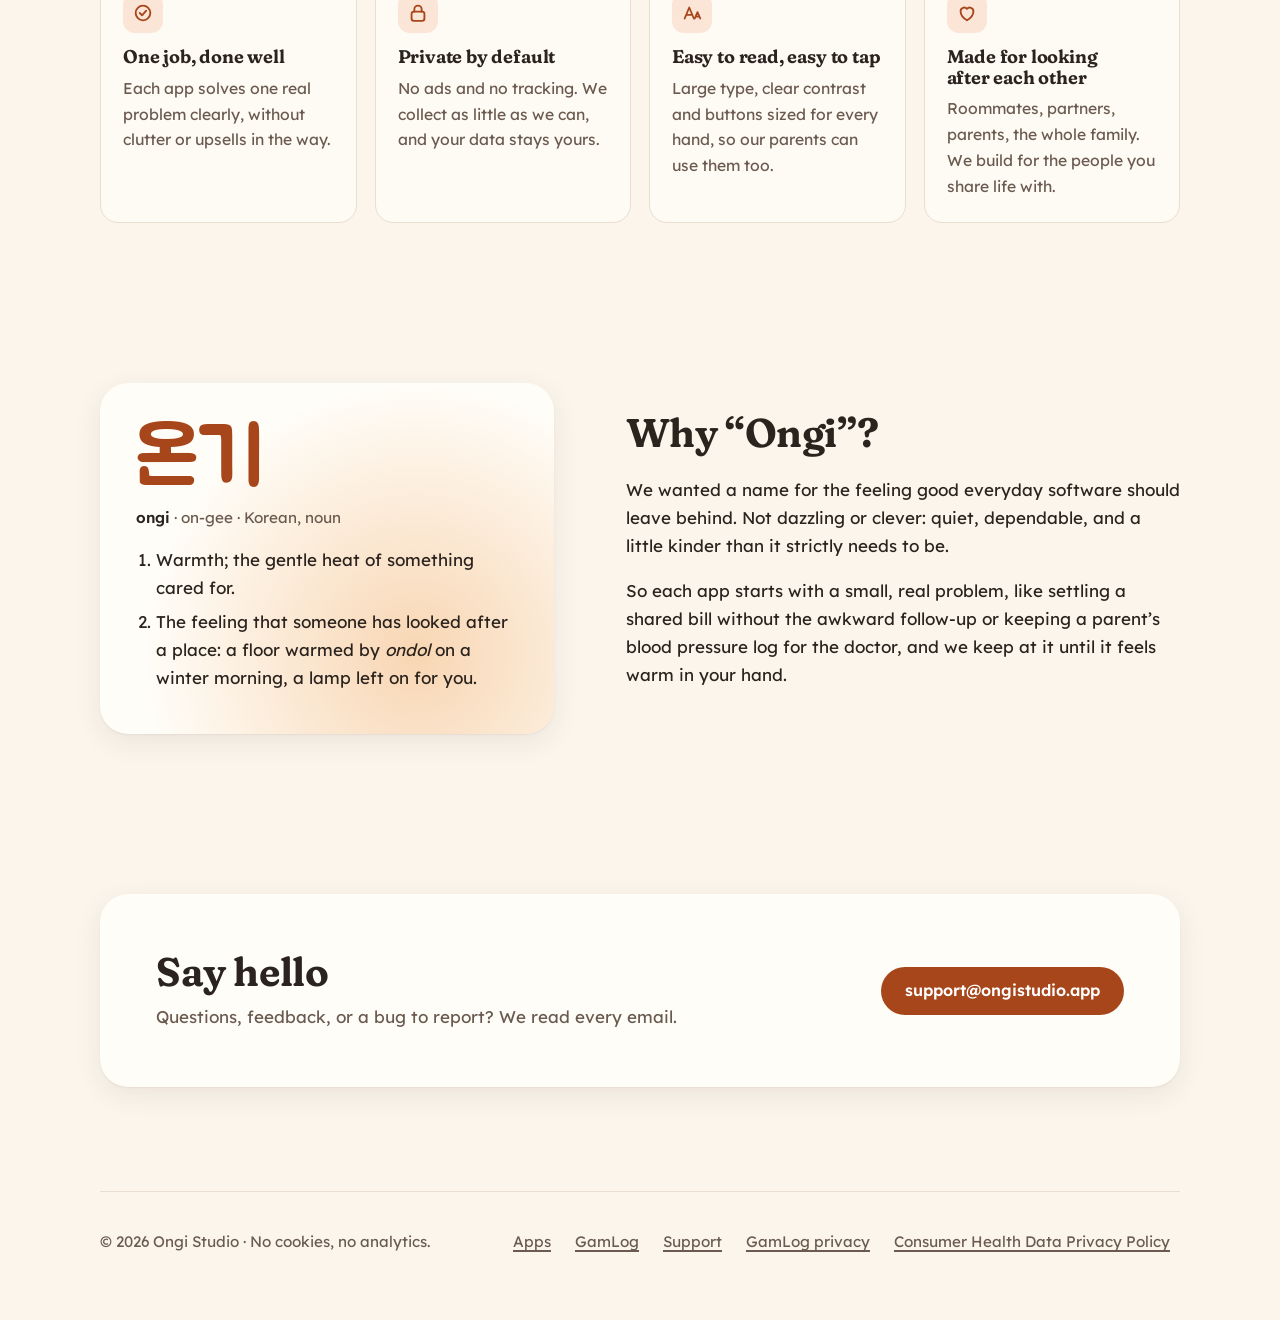
==== commit 68ec22b0: "feat: interim wordmark logo and apps-rising-from-the-glow hero art - Logo (interim, round 2 option 5" ====
--- a/index.html
+++ b/index.html
@@ -24,7 +24,7 @@
 <a class="skip" href="#main">Skip to content</a>
 <header class="site-header">
   <div class="wrap">
-    <a class="brand" href="/" aria-label="Ongi Studio home"><img src="/assets/img/mark.svg" alt="" width="36" height="36"><span class="brand-name">Ongi Studio</span></a>
+    <a class="brand" href="/" aria-label="Ongi Studio home"><img class="brand-mark" src="/assets/img/mark.svg" alt="" width="36" height="36"><img class="brand-word" src="/assets/img/logo.svg" alt="" width="149" height="30"></a>
     <nav aria-label="Main"><ul class="nav">
       <li><a href="/#apps">Apps</a></li>
       <li><a href="/support/">Support</a></li>
@@ -42,6 +42,12 @@
         <div class="btn-row">
           <a class="btn btn-primary" href="#apps">See our apps</a>
         </div>
+      </div>
+      <div class="hero-art" aria-hidden="true">
+        <span class="glow g1"></span><span class="glow g2"></span><span class="glow g3"></span><span class="glow core"></span>
+        <span class="spark s1"></span><span class="spark s2"></span><span class="spark s3"></span><span class="spark s4"></span><span class="spark s5"></span>
+        <span class="app app-sp"><img src="/assets/img/apps/splitpeak.webp" alt="" width="92" height="92"><span>Split Peak</span></span>
+        <span class="app app-gl"><img src="/assets/img/apps/gamlog.webp" alt="" width="92" height="92"><span>GamLog</span></span>
       </div>
     </div>
   </section>
--- a/assets/css/site.css
+++ b/assets/css/site.css
@@ -124,18 +124,21 @@
 .site-header { padding-block: 14px; }
 .site-header .wrap { display: flex; align-items: center; justify-content: space-between; gap: 12px; }
 .brand { display: inline-flex; align-items: center; gap: 10px; min-height: 44px; min-width: 44px; color: var(--ink); text-decoration: none; font-family: var(--display); font-weight: 650; font-size: 1.2rem; white-space: nowrap; }
-.brand img, .brand svg { width: 36px; height: 36px; flex: none; }
+/* Logo (interim, 2026-11-26): the "ongi studio" wordmark, drawn by scripts/make_logo.py. */
+.brand-word { display: block; height: 30px; width: auto; flex: none; }
+.brand-mark { display: none; width: 36px; height: 36px; flex: none; }
 .nav { display: flex; gap: 2px; margin: 0; padding: 0; list-style: none; }
 .nav a { display: inline-flex; align-items: center; justify-content: center; min-height: 44px; min-width: 44px; white-space: nowrap; padding: 0 12px; border-radius: 999px; color: var(--ink); text-decoration: none; font-weight: 500; font-size: 0.98rem; }
 .nav a:hover, .nav a[aria-current="page"] { background: color-mix(in srgb, var(--ink) 7%, transparent); }
 @media (max-width: 380px) {
-  .brand-name { font-size: 1.05rem; }
+  .brand-word { height: 26px; }
   .nav a { padding: 0 9px; font-size: 0.92rem; }
 }
-/* Pages with a language link have three nav items: on narrow phones the 온 tile
-   stands in for the name (the link keeps its accessible name). */
+/* Pages with a language link have three nav items: on narrow phones the square
+   app-tile mark stands in for the wordmark (the link keeps its accessible name). */
 @media (max-width: 420px) {
-  .site-header:has(.lang-switch) .brand-name { display: none; }
+  .site-header:has(.lang-switch) .brand-word { display: none; }
+  .site-header:has(.lang-switch) .brand-mark { display: block; }
 }
 
 /* Buttons */
@@ -154,6 +157,36 @@
 .hero .wrap { display: grid; gap: clamp(32px, 6vw, 64px); align-items: center; grid-template-columns: minmax(0, 1.25fr) minmax(0, 1fr); }
 @media (max-width: 820px) { .hero .wrap { grid-template-columns: 1fr; } }
 .hero h1 { max-width: 12em; }
+
+/* Hero art (2026-11-26, canvas round 3 "R2", glow centred): our apps rise out of an ember
+   glow. Decorative; positions are percentages of a square so it scales to any width. */
+.hero-art { position: relative; width: min(100%, 520px); aspect-ratio: 1; justify-self: center; overflow: hidden; container-type: inline-size; }
+@media (max-width: 820px) { .hero-art { width: min(100%, 420px); } }
+.hero-art .glow { position: absolute; border-radius: 50%; }
+.hero-art .g1 { left: 6.6%; top: 13.9%; width: 76%; height: 76%; background: radial-gradient(closest-side, #f8c08a, rgb(248 192 138 / 55%) 45%, rgb(248 192 138 / 0)); animation: hero-drift-a 9s ease-in-out infinite alternate; }
+.hero-art .g2 { left: 25.7%; top: 15.3%; width: 64%; height: 64%; background: radial-gradient(closest-side, rgb(241 154 91 / 85%), rgb(241 154 91 / 45%) 45%, rgb(241 154 91 / 0)); animation: hero-drift-b 11s ease-in-out infinite alternate; }
+.hero-art .g3 { left: 22.2%; top: 31.4%; width: 58%; height: 58%; background: radial-gradient(closest-side, rgb(242 182 50 / 45%), rgb(242 182 50 / 20%) 45%, rgb(242 182 50 / 0)); }
+.hero-art .core { left: 36.4%; top: 37.2%; width: 28%; height: 28%; background: radial-gradient(closest-side, rgb(255 253 248 / 70%), rgb(255 253 248 / 0)); }
+@media (prefers-color-scheme: dark) { .hero-art .core { opacity: 0.45; } }
+.hero-art .spark { position: absolute; width: 1.4%; aspect-ratio: 1; border-radius: 50%; background: var(--ember); opacity: 0; animation: hero-spark 6s ease-out infinite; }
+.hero-art .s1 { left: 43.5%; top: 50.4%; }
+.hero-art .s2 { left: 55%; top: 51.9%; animation-delay: 1.2s; width: 1.2%; }
+.hero-art .s3 { left: 49.2%; top: 48.8%; animation-delay: 2.4s; width: 1.6%; }
+.hero-art .s4 { left: 60%; top: 50.8%; animation-delay: 3.6s; width: 1%; }
+.hero-art .s5 { left: 39.2%; top: 52.3%; animation-delay: 4.8s; width: 1.2%; }
+.hero-art .app { position: absolute; width: 17.7%; display: flex; flex-direction: column; align-items: center; gap: 0.6em; font-size: clamp(11px, 2.5cqw, 13px); font-weight: 600; color: var(--ink); animation: hero-float 3.8s ease-in-out infinite alternate; }
+.hero-art .app img { width: 100%; height: auto; border-radius: 22.5%; box-shadow: 0 0 0 1px rgb(0 0 0 / 5%), 0 0 7.5cqw rgb(242 150 79 / 60%), 0 2cqw 4cqw rgb(60 35 20 / 16%); }
+.hero-art .app span { white-space: nowrap; }
+.hero-art .app-sp { left: 20%; top: 27.7%; }
+.hero-art .app-gl { left: 62.3%; top: 16.2%; animation-delay: 1.2s; }
+@keyframes hero-drift-a { to { transform: translate(3.5%, -2.5%); } }
+@keyframes hero-drift-b { to { transform: translate(-3%, 2.5%); } }
+@keyframes hero-spark { 0% { transform: translateY(0); opacity: 0; } 15% { opacity: 1; } 100% { transform: translateY(-44cqw); opacity: 0; } }
+@keyframes hero-float { to { transform: translateY(-2.7cqw); } }
+@media (prefers-reduced-motion: reduce) {
+  .hero-art .glow, .hero-art .app { animation: none; }
+  .hero-art .spark { animation: none; opacity: 0.5; }
+}
 
 .word-card { position: relative; background: var(--paper); border-radius: 28px; padding: clamp(24px, 4vw, 36px); box-shadow: var(--shadow); overflow: hidden; isolation: isolate; }
 .word-card::before { content: ""; position: absolute; inset: auto -30% -55% auto; width: 120%; aspect-ratio: 1; border-radius: 50%; background: radial-gradient(closest-side, var(--glow), transparent); z-index: -1; }
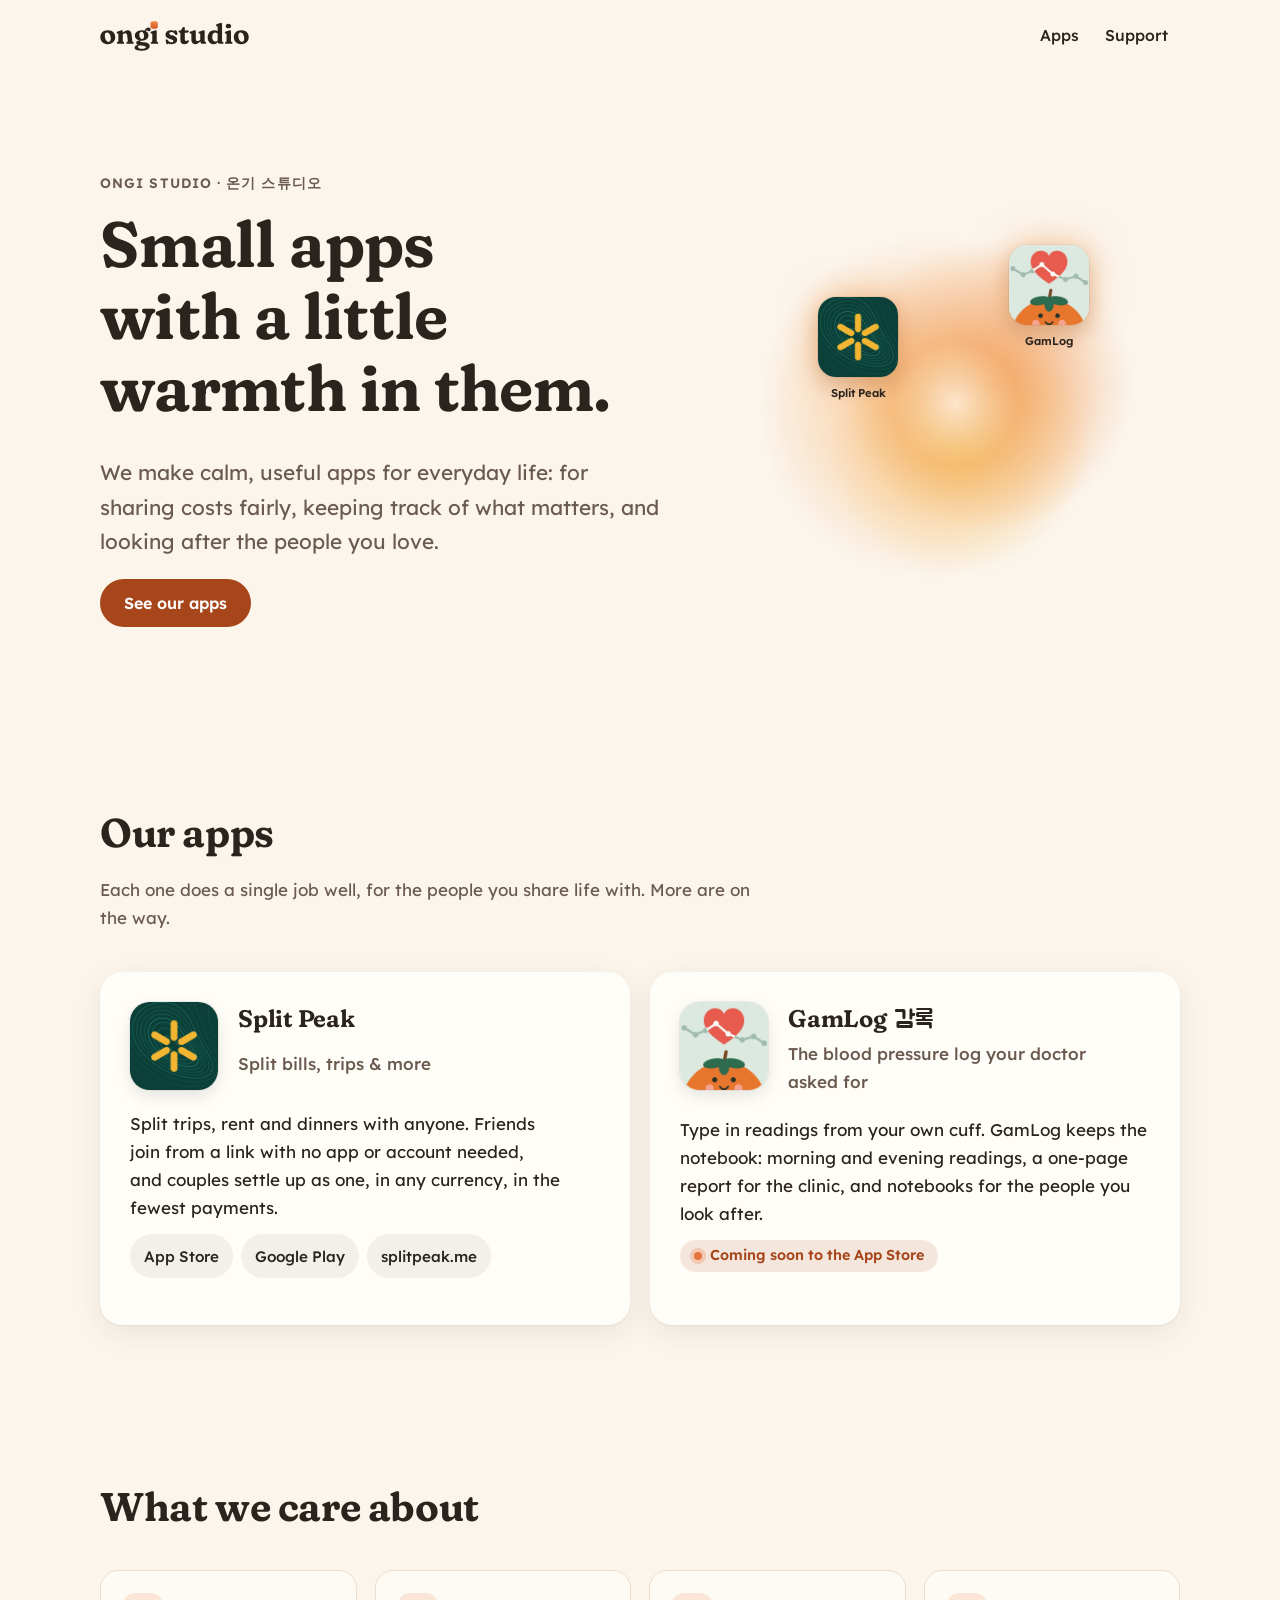
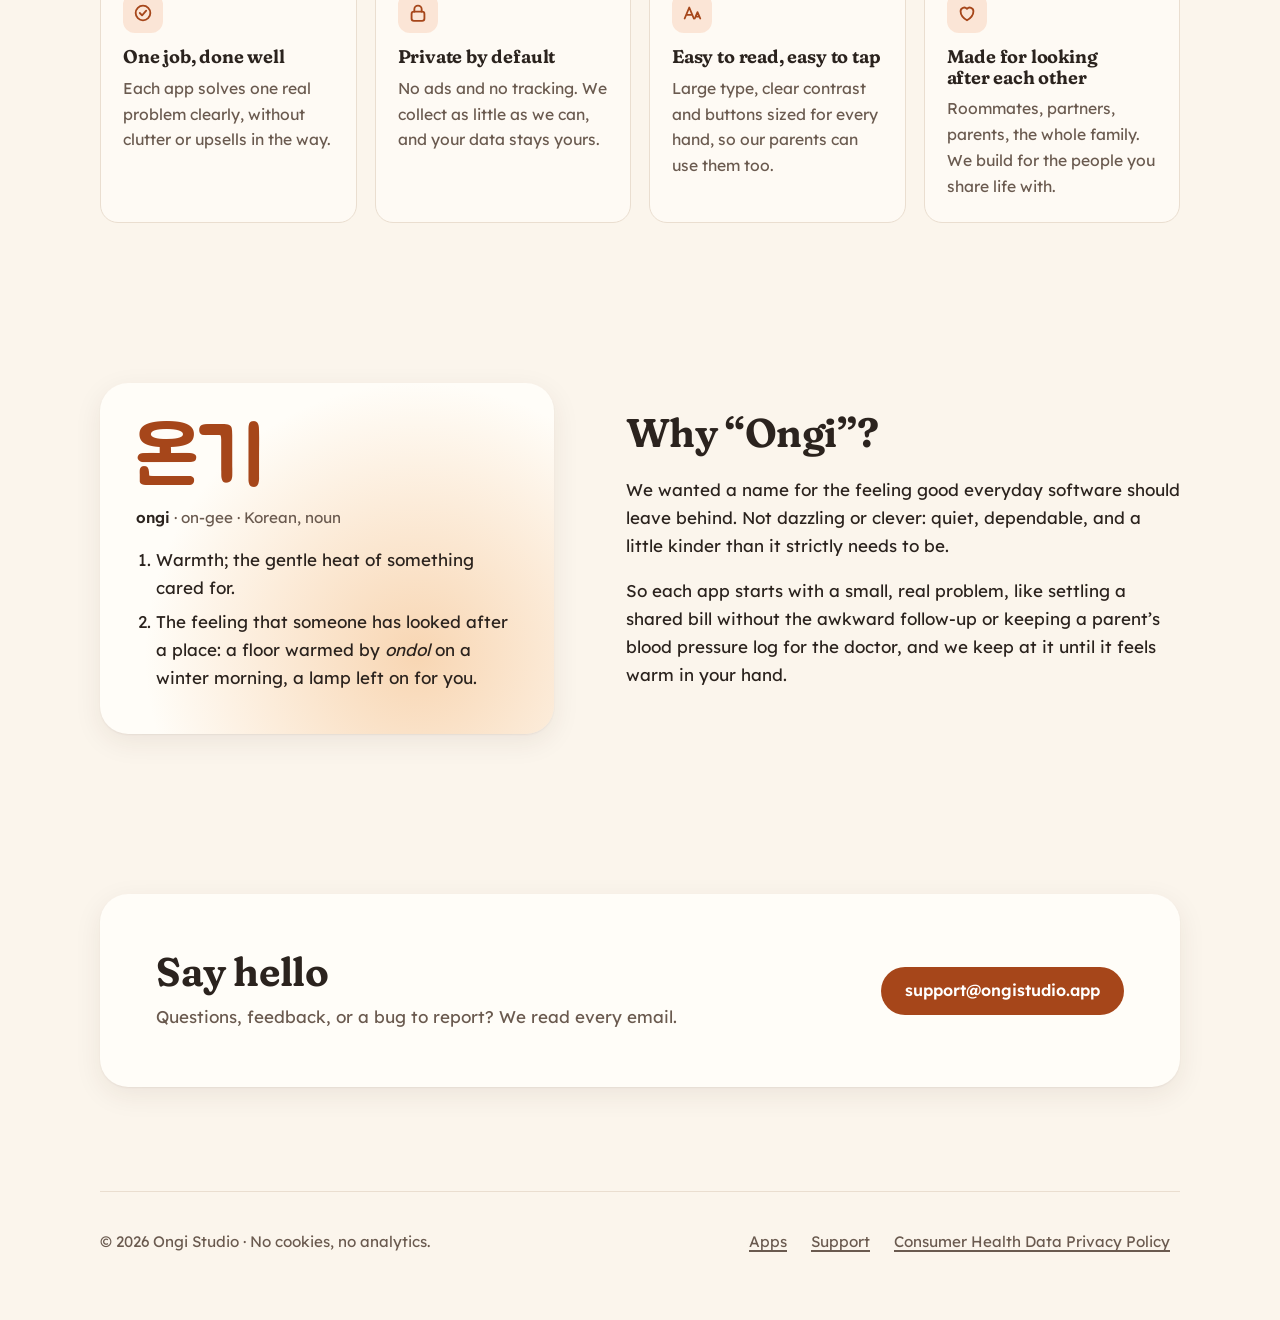
==== commit e8e28529: "content: homepage footer drops the GamLog links "GamLog" and "GamLog privacy" now live only on the G" ====
--- a/index.html
+++ b/index.html
@@ -145,9 +145,7 @@
     <p>© 2026 Ongi Studio · No cookies, no analytics.</p>
     <ul>
       <li><a href="/#apps">Apps</a></li>
-      <li><a href="/gamlog/">GamLog</a></li>
       <li><a href="/support/">Support</a></li>
-      <li><a href="/gamlog/privacy/">GamLog privacy</a></li>
       <li><a href="/gamlog/privacy/health-data/">Consumer Health Data Privacy Policy</a></li>
     </ul>
   </div>
--- a/assets/css/site.css
+++ b/assets/css/site.css
@@ -167,7 +167,15 @@
 .hero-art .g2 { left: 25.7%; top: 15.3%; width: 64%; height: 64%; background: radial-gradient(closest-side, rgb(241 154 91 / 85%), rgb(241 154 91 / 45%) 45%, rgb(241 154 91 / 0)); animation: hero-drift-b 11s ease-in-out infinite alternate; }
 .hero-art .g3 { left: 22.2%; top: 31.4%; width: 58%; height: 58%; background: radial-gradient(closest-side, rgb(242 182 50 / 45%), rgb(242 182 50 / 20%) 45%, rgb(242 182 50 / 0)); }
 .hero-art .core { left: 36.4%; top: 37.2%; width: 28%; height: 28%; background: radial-gradient(closest-side, rgb(255 253 248 / 70%), rgb(255 253 248 / 0)); }
-@media (prefers-color-scheme: dark) { .hero-art .core { opacity: 0.45; } }
+/* Dark: the same glow as light spilling into the dark, not a lit ball. Deeper ember,
+   long eased falloff (no visible edge), and screen blending so it adds light. */
+@media (prefers-color-scheme: dark) {
+  .hero-art .glow { mix-blend-mode: screen; }
+  .hero-art .g1 { background: radial-gradient(closest-side, rgb(214 90 36 / 55%), rgb(214 90 36 / 34%) 30%, rgb(214 90 36 / 14%) 60%, rgb(214 90 36 / 4%) 82%, rgb(214 90 36 / 0)); }
+  .hero-art .g2 { background: radial-gradient(closest-side, rgb(232 116 59 / 45%), rgb(232 116 59 / 24%) 32%, rgb(232 116 59 / 8%) 64%, rgb(232 116 59 / 0)); }
+  .hero-art .g3 { background: radial-gradient(closest-side, rgb(242 166 80 / 30%), rgb(242 166 80 / 14%) 35%, rgb(242 166 80 / 4%) 68%, rgb(242 166 80 / 0)); }
+  .hero-art .core { background: radial-gradient(closest-side, rgb(255 200 140 / 45%), rgb(255 200 140 / 15%) 45%, rgb(255 200 140 / 0)); }
+}
 .hero-art .spark { position: absolute; width: 1.4%; aspect-ratio: 1; border-radius: 50%; background: var(--ember); opacity: 0; animation: hero-spark 6s ease-out infinite; }
 .hero-art .s1 { left: 43.5%; top: 50.4%; }
 .hero-art .s2 { left: 55%; top: 51.9%; animation-delay: 1.2s; width: 1.2%; }
